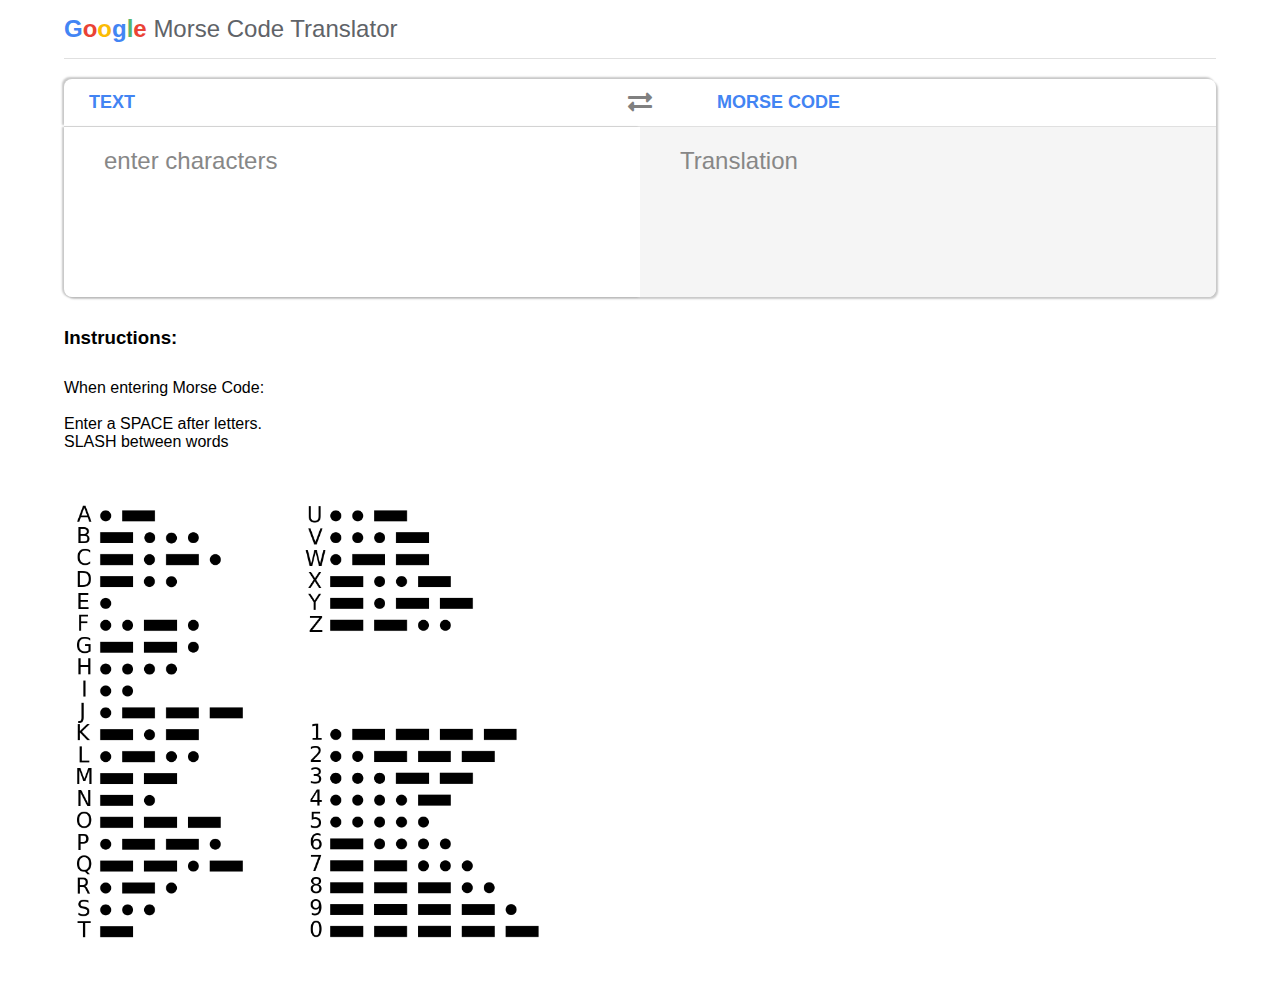
==== index.html @ 352fb11d "Styling" ====
<!DOCTYPE html>
<html lang="en">

<head>
	<link rel="stylesheet" href="https://cdnjs.cloudflare.com/ajax/libs/font-awesome/5.11.2/css/all.css">
	<link href="https://fonts.googleapis.com/css?family=Raleway&display=swap" rel="stylesheet">
	<link rel="stylesheet" href="mc.css">
	<meta charset="UTF-8">
	<meta name="viewport" content="width=device-width, initial-scale=1.0">
	<title>Google Morse Code Translator</title>
	<script src="mc.js" async defer></script>
</head>

<body>
	<header>
		<h1>
			<span style="color:#4285f4">G</span><span style="color:#ea4335">o</span><span style="color:#fbbc05">o</span><span
				style="color:#4285f4">g</span><span style="color:#54b66f">l</span><span style="color:#ea4335">e </span>Morse
			Code Translator</h1>
	</header>
	<main>
		<div class=both-sides>
			<div class=headers>
				<h2 id="input-header">TEXT</h2>
				<button onclick="switchInput()" id="switch-button">
					<span class="fas fa-exchange-alt"></span>
				</button>
				<h2 id="output-header">MORSE CODE</h2>
			</div>
			<div class="input-containers">
				<div class="side">
					<textarea type="text" placeholder="enter characters" id="text-input"></textarea>
				</div>
				<div class="side">
					<p id="output" data-placeholder="Translation"></p>
				</div>
			</div>
		</div>
		<div class="instructions">
			<h3>Instructions:</h3>
			<p id="input-instructions">When entering Morse Code:
				<br>
				<br>
				Enter a SPACE after letters.
				<br>
				SLASH between words
			</p>
			<img src="morsecode.png" alt="morse code">
		</div>
	</main>
</body>

</html>
---- mc.css ----
* {
  padding: 0;
  margin: 0;
  -webkit-box-sizing: border-box;
          box-sizing: border-box;
}

body {
  font-family: "Roboto", arial, sans-serif;
  background-color: white;
  display: -webkit-box;
  display: -ms-flexbox;
  display: flex;
  -webkit-box-orient: vertical;
  -webkit-box-direction: normal;
      -ms-flex-direction: column;
          flex-direction: column;
  -webkit-box-pack: center;
      -ms-flex-pack: center;
          justify-content: center;
  -webkit-box-align: center;
      -ms-flex-align: center;
          align-items: center;
}

header {
  margin-bottom: 20px;
  border-bottom: solid 1px rgba(0, 0, 0, 0.12);
  color: #5f6368;
  width: 90%;
  max-width: 1200px;
}

header h1 {
  font-weight: 100;
  font-size: 24px;
  margin: 15px 0;
}

header h1 span {
  font-weight: 550;
  font-family: sans-serif;
}

main {
  margin: 0 auto;
  width: 90%;
  max-width: 1200px;
}

main .instructions {
  margin-top: 30px;
}

main .instructions p {
  margin-top: 30px;
}

main .instructions img {
  margin-top: 30px;
  height: 500px;
}

main .both-sides {
  border-radius: 8px;
  display: -webkit-box;
  display: -ms-flexbox;
  display: flex;
  -webkit-box-orient: vertical;
  -webkit-box-direction: normal;
      -ms-flex-direction: column;
          flex-direction: column;
  -webkit-box-shadow: 2px 2px 2px rgba(0, 0, 0, 0.22);
          box-shadow: 2px 2px 2px rgba(0, 0, 0, 0.22);
}

main .both-sides .headers {
  border-radius: 8px 8px 0 0;
  height: 48px;
  display: -webkit-box;
  display: -ms-flexbox;
  display: flex;
  -webkit-box-align: center;
      -ms-flex-align: center;
          align-items: center;
  -webkit-box-pack: justify;
      -ms-flex-pack: justify;
          justify-content: space-between;
  border-bottom: solid 1px rgba(0, 0, 0, 0.12);
  -webkit-box-shadow: -2px -2px 2px rgba(0, 0, 0, 0.22);
          box-shadow: -2px -2px 2px rgba(0, 0, 0, 0.22);
}

main .both-sides .headers button {
  font-family: "Raleway", sans-serif;
  font-size: 24px;
  width: 300px;
  height: 100%;
  border: none;
  background-color: white;
}

main .both-sides .headers button:focus {
  outline: 0;
}

main .both-sides .headers button:hover span {
  color: black;
}

main .both-sides .headers button#switch-button {
  width: 10%;
}

main .both-sides .headers button span {
  font-size: 24px;
  color: grey;
}

main .both-sides .headers h2 {
  padding: 0 25px;
  color: #4284f3;
  width: 50%;
  font-size: 18px;
  font-weight: 550;
}

main .both-sides .input-containers {
  display: -webkit-box;
  display: -ms-flexbox;
  display: flex;
}

main .both-sides .input-containers .side {
  display: -webkit-box;
  display: -ms-flexbox;
  display: flex;
  -webkit-box-orient: vertical;
  -webkit-box-direction: normal;
      -ms-flex-direction: column;
          flex-direction: column;
  width: 50%;
  width: 100%;
}

main .both-sides .input-containers .side #text-input {
  border-radius: 0px 0px 0 8px;
  -webkit-box-shadow: -2px 0px 2px rgba(0, 0, 0, 0.22);
          box-shadow: -2px 0px 2px rgba(0, 0, 0, 0.22);
}

main .both-sides .input-containers .side textarea {
  border: none;
  font-family: "Raleway", sans-serif;
  padding: 5px;
  font-size: 24px;
  height: 170px;
  padding: 5px;
  overflow: auto hidden;
  resize: none;
  outline: none;
}

main .both-sides .input-containers .side textarea::-webkit-input-placeholder {
  color: #878787;
  font-family: "Roboto", arial, sans-serif;
}

main .both-sides .input-containers .side textarea:-ms-input-placeholder {
  color: #878787;
  font-family: "Roboto", arial, sans-serif;
}

main .both-sides .input-containers .side textarea::-ms-input-placeholder {
  color: #878787;
  font-family: "Roboto", arial, sans-serif;
}

main .both-sides .input-containers .side textarea::placeholder {
  color: #878787;
  font-family: "Roboto", arial, sans-serif;
}

main .both-sides .input-containers .side #text-input,
main .both-sides .input-containers .side #output {
  padding: 20px 40px;
}

main .both-sides .input-containers .side #output {
  height: 170px;
  background-color: #f5f5f5;
  font-size: 24px;
  overflow-wrap: break-word;
  border-radius: 0px 0px 8px 0;
}

main .both-sides .input-containers .side p:empty:not(:focus)::before {
  content: attr(data-placeholder);
  color: #878787;
}

main .both-sides .input-containers .side #input-instructions {
  display: none;
}

main .both-sides .input-containers .side #input-instructions.shown {
  display: block;
}
/*# sourceMappingURL=mc.css.map */
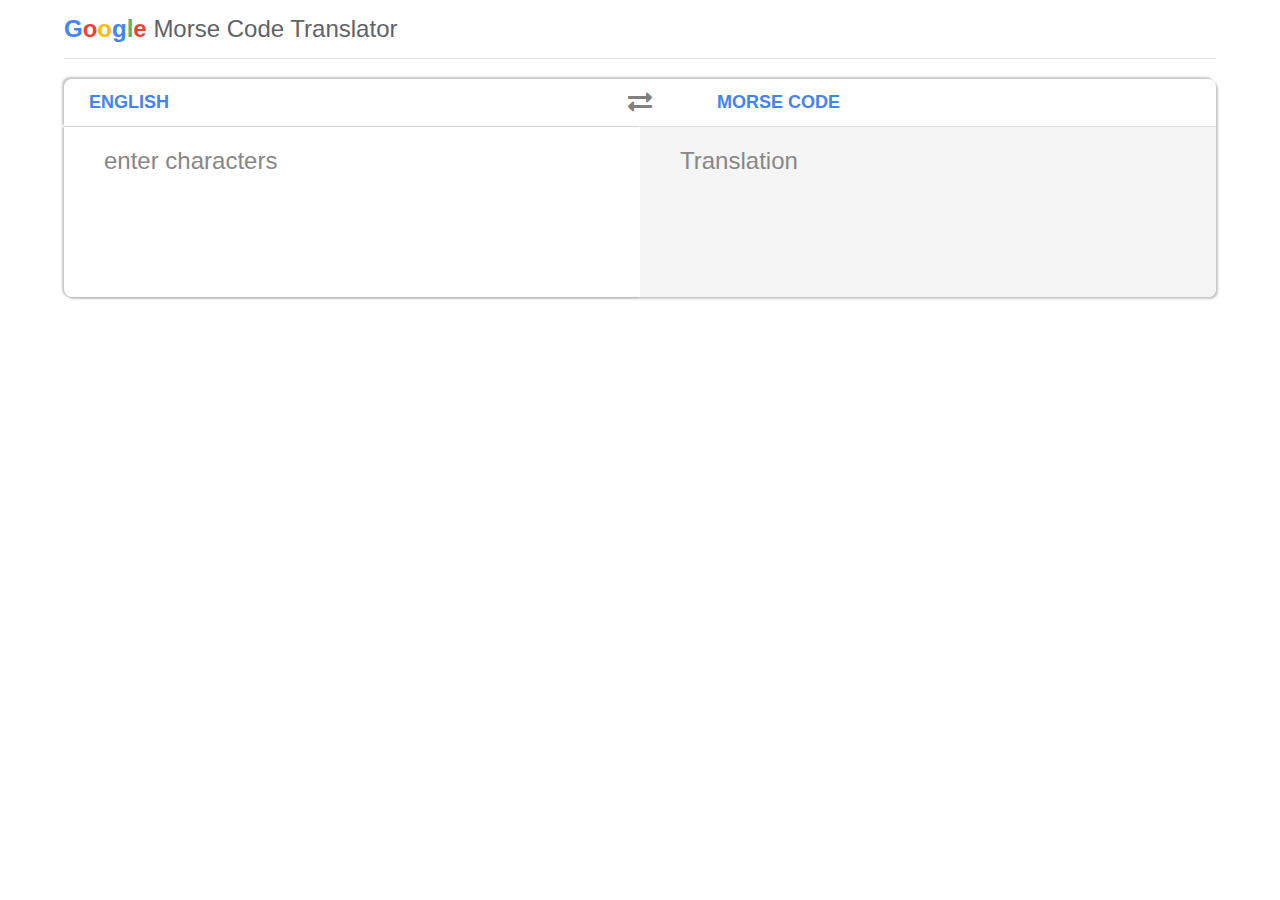
==== commit 7ba25cd0: "Style changes" ====
--- a/index.html
+++ b/index.html
@@ -21,7 +21,7 @@
 	<main>
 		<div class=both-sides>
 			<div class=headers>
-				<h2 id="input-header">TEXT</h2>
+				<h2 id="input-header">ENGLISH</h2>
 				<button onclick="switchInput()" id="switch-button">
 					<span class="fas fa-exchange-alt"></span>
 				</button>
@@ -36,14 +36,11 @@
 				</div>
 			</div>
 		</div>
-		<div class="instructions">
+		<div id="instructions">
 			<h3>Instructions:</h3>
-			<p id="input-instructions">When entering Morse Code:
-				<br>
-				<br>
-				Enter a SPACE after letters.
-				<br>
-				SLASH between words
+			<p id="input-instructions">
+				<li>Enter a SPACE after letters.</li>
+				<li>Enter a FORWARD SLASH between words.</li>
 			</p>
 			<img src="morsecode.png" alt="morse code">
 		</div>
--- a/mc.css
+++ b/mc.css
@@ -48,17 +48,40 @@
   max-width: 1200px;
 }
 
-main .instructions {
+main #instructions {
+  font-size: 24px;
+  display: none;
+  width: 50%;
+  margin: 30px auto 0;
+}
+
+main #instructions h3 {
+  color: #4284f3;
+}
+
+main #instructions p {
   margin-top: 30px;
 }
 
-main .instructions p {
-  margin-top: 30px;
-}
-
-main .instructions img {
-  margin-top: 30px;
-  height: 500px;
+main #instructions img {
+  margin-top: 15px;
+  height: 300px;
+}
+
+main #instructions.shown {
+  display: -webkit-box;
+  display: -ms-flexbox;
+  display: flex;
+  -webkit-box-orient: vertical;
+  -webkit-box-direction: normal;
+      -ms-flex-direction: column;
+          flex-direction: column;
+  -webkit-box-pack: center;
+      -ms-flex-pack: center;
+          justify-content: center;
+  -webkit-box-align: center;
+      -ms-flex-align: center;
+          align-items: center;
 }
 
 main .both-sides {
@@ -198,12 +221,4 @@
   content: attr(data-placeholder);
   color: #878787;
 }
-
-main .both-sides .input-containers .side #input-instructions {
-  display: none;
-}
-
-main .both-sides .input-containers .side #input-instructions.shown {
-  display: block;
-}
 /*# sourceMappingURL=mc.css.map */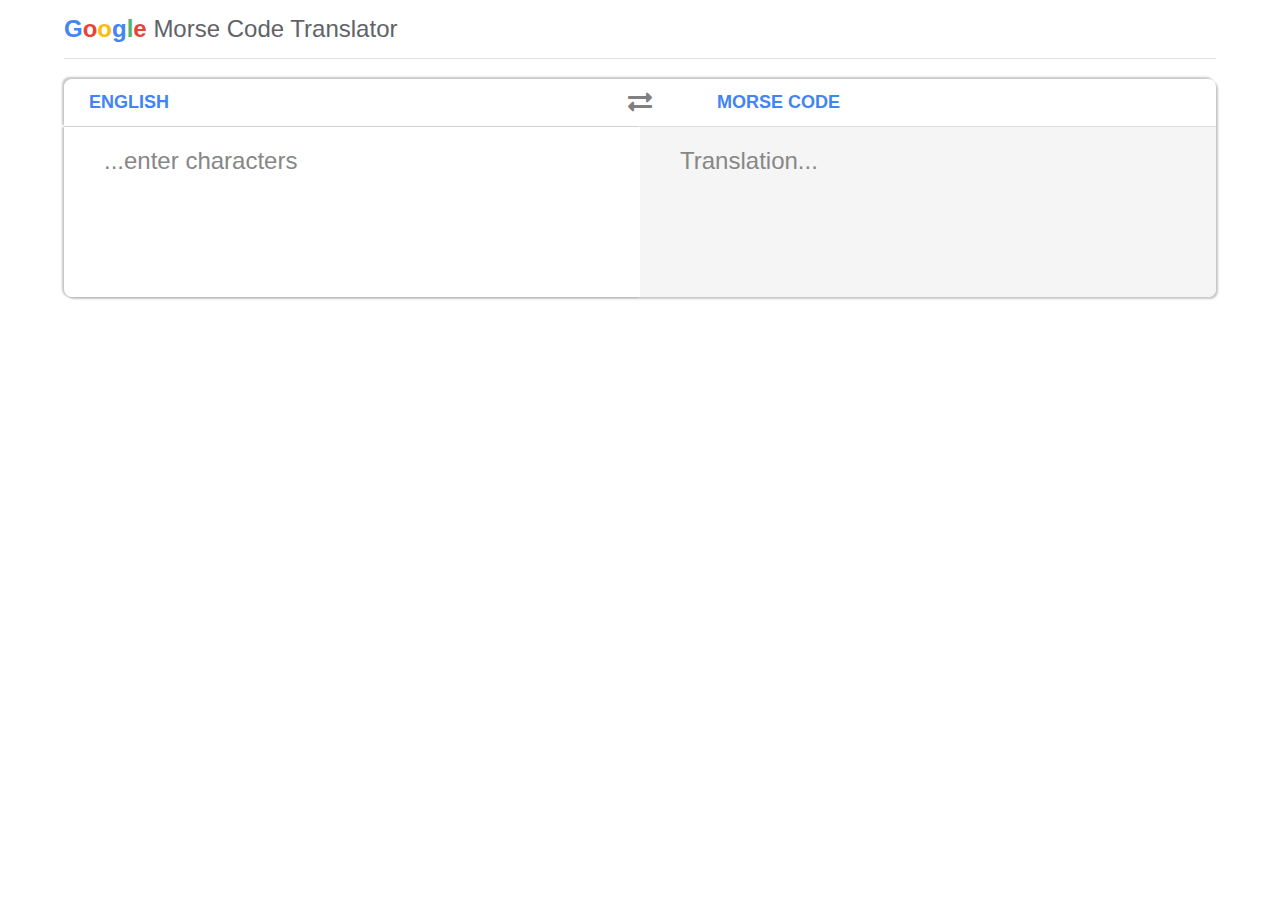
==== commit edab30c0: "Logic to convert on swap" ====
--- a/index.html
+++ b/index.html
@@ -3,7 +3,6 @@
 
 <head>
 	<link rel="stylesheet" href="https://cdnjs.cloudflare.com/ajax/libs/font-awesome/5.11.2/css/all.css">
-	<link href="https://fonts.googleapis.com/css?family=Raleway&display=swap" rel="stylesheet">
 	<link rel="stylesheet" href="mc.css">
 	<meta charset="UTF-8">
 	<meta name="viewport" content="width=device-width, initial-scale=1.0">
@@ -29,10 +28,10 @@
 			</div>
 			<div class="input-containers">
 				<div class="side">
-					<textarea type="text" placeholder="enter characters" id="text-input"></textarea>
+					<textarea type="text" placeholder="...enter characters" id="text-input"></textarea>
 				</div>
 				<div class="side">
-					<p id="output" data-placeholder="Translation"></p>
+					<p id="output" data-placeholder="Translation..."></p>
 				</div>
 			</div>
 		</div>
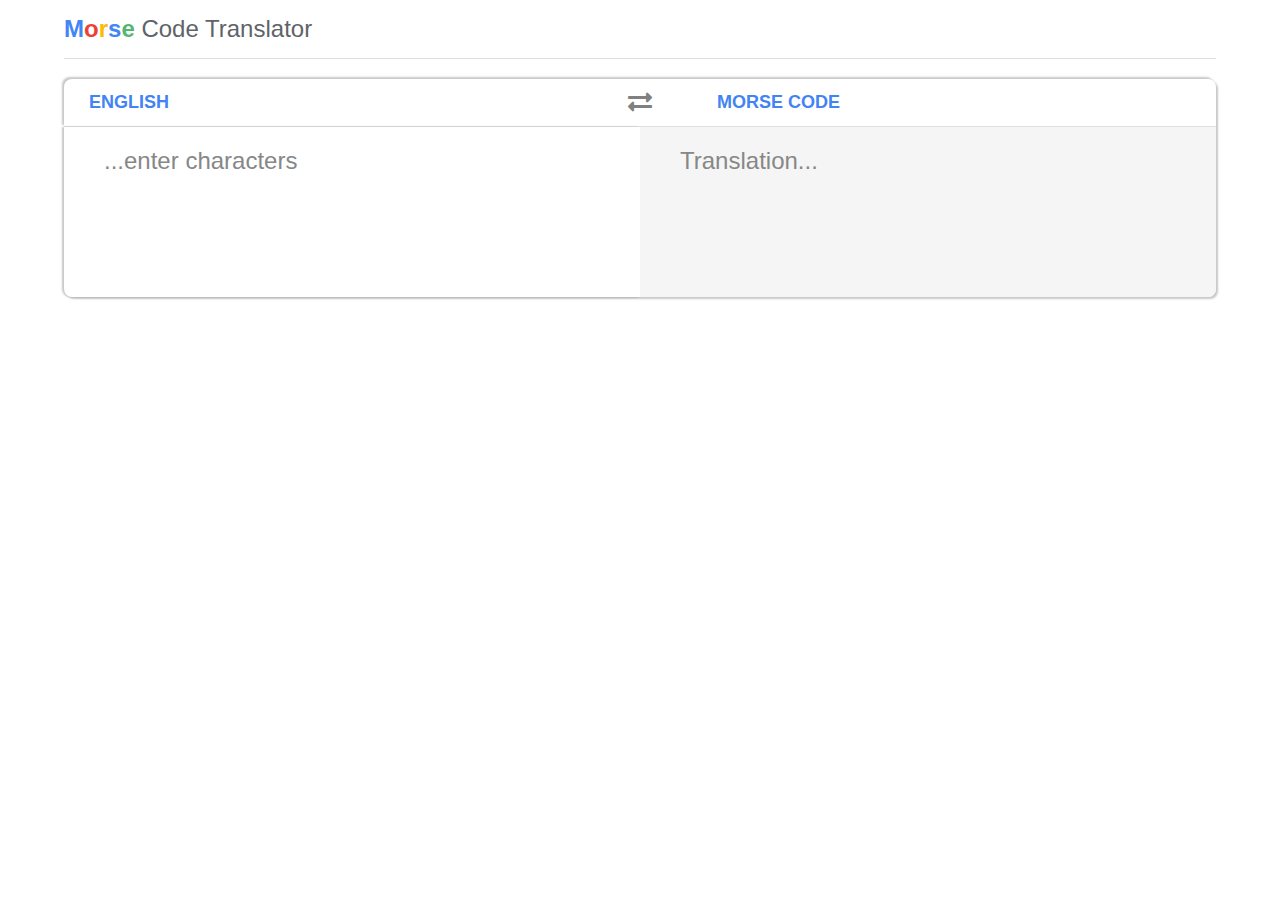
==== commit 8036e20a: "Renamed" ====
--- a/index.html
+++ b/index.html
@@ -6,16 +6,16 @@
 	<link rel="stylesheet" href="mc.css">
 	<meta charset="UTF-8">
 	<meta name="viewport" content="width=device-width, initial-scale=1.0">
-	<title>Google Morse Code Translator</title>
+	<title>Morse Code Translator</title>
 	<script src="mc.js" async defer></script>
 </head>
 
 <body>
 	<header>
 		<h1>
-			<span style="color:#4285f4">G</span><span style="color:#ea4335">o</span><span style="color:#fbbc05">o</span><span
-				style="color:#4285f4">g</span><span style="color:#54b66f">l</span><span style="color:#ea4335">e </span>Morse
-			Code Translator</h1>
+			<span style="color:#4285f4">M</span><span style="color:#ea4335">o</span><span style="color:#fbbc05">r</span><span
+				style="color:#4285f4">s</span><span style="color:#54b66f">e</span></span> Code
+			Translator</h1>
 	</header>
 	<main>
 		<div class=both-sides>
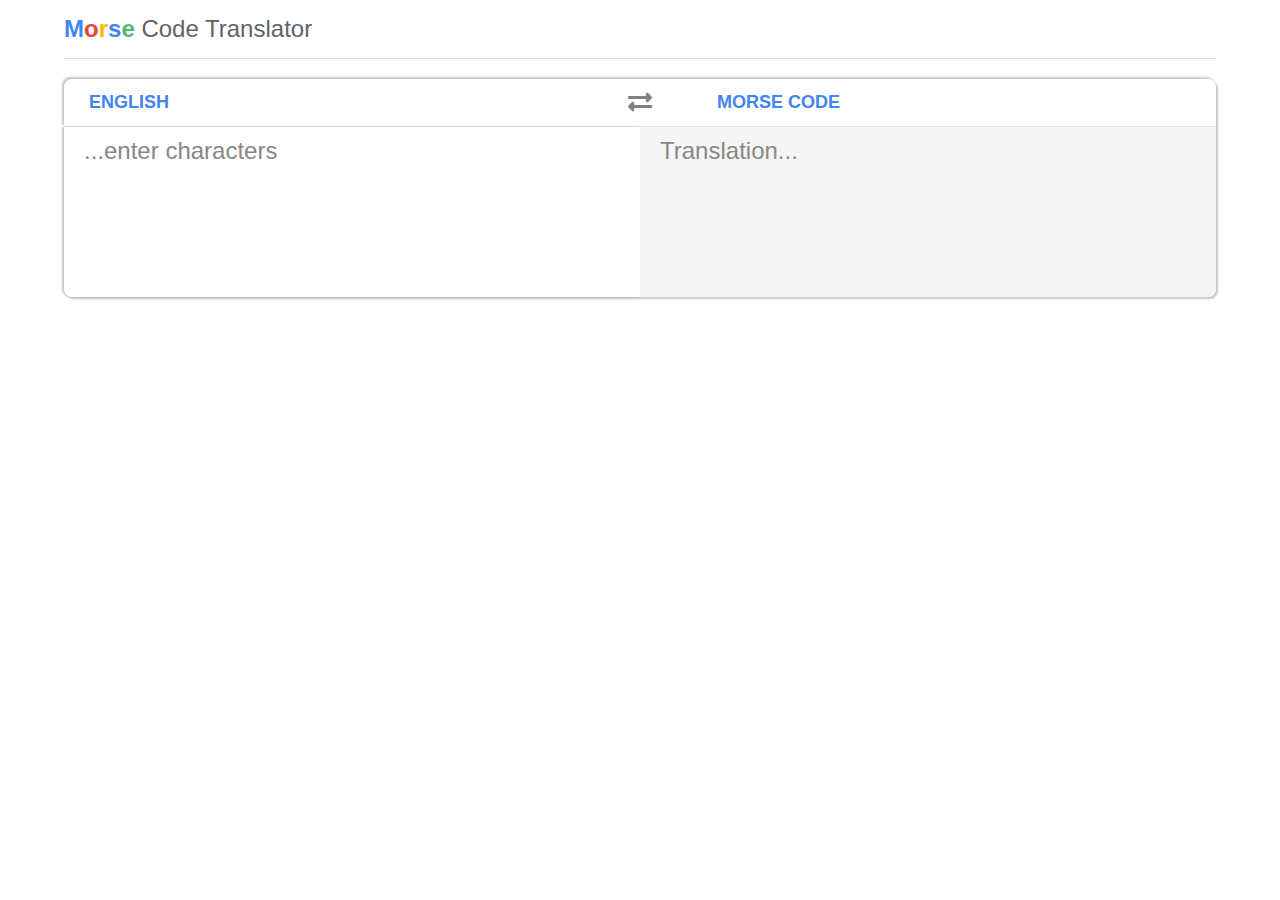
==== commit 15a460fe: "Styling" ====
--- a/index.html
+++ b/index.html
@@ -2,6 +2,8 @@
 <html lang="en">
 
 <head>
+	<link rel="icon" href="favicon.ico" type="image/x-icon" />
+	<link rel="shortcut icon" href="favicon.ico" type="image/x-icon" />
 	<link rel="stylesheet" href="https://cdnjs.cloudflare.com/ajax/libs/font-awesome/5.11.2/css/all.css">
 	<link rel="stylesheet" href="mc.css">
 	<meta charset="UTF-8">
@@ -13,8 +15,9 @@
 <body>
 	<header>
 		<h1>
-			<span style="color:#4285f4">M</span><span style="color:#ea4335">o</span><span style="color:#fbbc05">r</span><span
-				style="color:#4285f4">s</span><span style="color:#54b66f">e</span></span> Code
+			<span style="color:#4285f4">M</span><span style="color:#ea4335">o</span><span
+				style="color:#fbbc05">r</span><span style="color:#4285f4">s</span><span
+				style="color:#54b66f">e</span></span> Code
 			Translator</h1>
 	</header>
 	<main>
@@ -38,8 +41,8 @@
 		<div id="instructions">
 			<h3>Instructions:</h3>
 			<p id="input-instructions">
-				<li>Enter a SPACE after letters.</li>
-				<li>Enter a FORWARD SLASH between words.</li>
+				<li>Enter a <span style="color:#4285f4;font-weight: 700;">SPACE</span> after letters.</li>
+				<li>Enter a <span style="color:#4285f4;font-weight: 700;">FORWARD SLASH</span> between words.</li>
 			</p>
 			<img src="morsecode.png" alt="morse code">
 		</div>
--- a/mc.css
+++ b/mc.css
@@ -49,10 +49,10 @@
 }
 
 main #instructions {
-  font-size: 24px;
+  font-size: 18px;
   display: none;
-  width: 50%;
-  margin: 30px auto 0;
+  width: 100%;
+  margin: 20px auto 0;
 }
 
 main #instructions h3 {
@@ -64,7 +64,6 @@
 }
 
 main #instructions img {
-  margin-top: 15px;
   height: 300px;
 }
 
@@ -79,9 +78,9 @@
   -webkit-box-pack: center;
       -ms-flex-pack: center;
           justify-content: center;
-  -webkit-box-align: center;
-      -ms-flex-align: center;
-          align-items: center;
+  -webkit-box-align: baseline;
+      -ms-flex-align: baseline;
+          align-items: baseline;
 }
 
 main .both-sides {
@@ -141,10 +140,11 @@
 }
 
 main .both-sides .headers h2 {
-  padding: 0 25px;
+  text-align: center;
+  padding: 0 10px;
   color: #4284f3;
   width: 50%;
-  font-size: 18px;
+  font-size: 15px;
   font-weight: 550;
 }
 
@@ -152,6 +152,10 @@
   display: -webkit-box;
   display: -ms-flexbox;
   display: flex;
+  -webkit-box-orient: vertical;
+  -webkit-box-direction: normal;
+      -ms-flex-direction: column;
+          flex-direction: column;
 }
 
 main .both-sides .input-containers .side {
@@ -162,12 +166,10 @@
   -webkit-box-direction: normal;
       -ms-flex-direction: column;
           flex-direction: column;
-  width: 50%;
   width: 100%;
 }
 
 main .both-sides .input-containers .side #text-input {
-  border-radius: 0px 0px 0 8px;
   -webkit-box-shadow: -2px 0px 2px rgba(0, 0, 0, 0.22);
           box-shadow: -2px 0px 2px rgba(0, 0, 0, 0.22);
 }
@@ -175,7 +177,6 @@
 main .both-sides .input-containers .side textarea {
   border: none;
   font-family: "Raleway", sans-serif;
-  padding: 5px;
   font-size: 24px;
   height: 170px;
   padding: 5px;
@@ -214,11 +215,49 @@
   background-color: #f5f5f5;
   font-size: 24px;
   overflow-wrap: break-word;
-  border-radius: 0px 0px 8px 0;
+  border-radius: 0px 0px 8px 8px;
+  -webkit-box-shadow: -2px 0px 2px rgba(0, 0, 0, 0.22);
+          box-shadow: -2px 0px 2px rgba(0, 0, 0, 0.22);
 }
 
 main .both-sides .input-containers .side p:empty:not(:focus)::before {
   content: attr(data-placeholder);
   color: #878787;
 }
+
+@media only screen and (min-width: 600px) {
+  main .both-sides .headers h2 {
+    font-size: 18px;
+    padding: 0 25px;
+    text-align: left;
+  }
+  main .both-sides .input-containers {
+    -webkit-box-orient: horizontal;
+    -webkit-box-direction: normal;
+        -ms-flex-direction: row;
+            flex-direction: row;
+  }
+  main .both-sides .input-containers .side {
+    display: -webkit-box;
+    display: -ms-flexbox;
+    display: flex;
+    -webkit-box-orient: vertical;
+    -webkit-box-direction: normal;
+        -ms-flex-direction: column;
+            flex-direction: column;
+    width: 50%;
+  }
+  main .both-sides .input-containers .side #text-input,
+  main .both-sides .input-containers .side #output {
+    padding: 10px 20px;
+  }
+  main .both-sides .input-containers .side #output {
+    -webkit-box-shadow: none;
+            box-shadow: none;
+    border-radius: 0px 0px 8px 0px;
+  }
+  main .both-sides .input-containers .side #text-input {
+    border-radius: 0px 0px 0 8px;
+  }
+}
 /*# sourceMappingURL=mc.css.map */